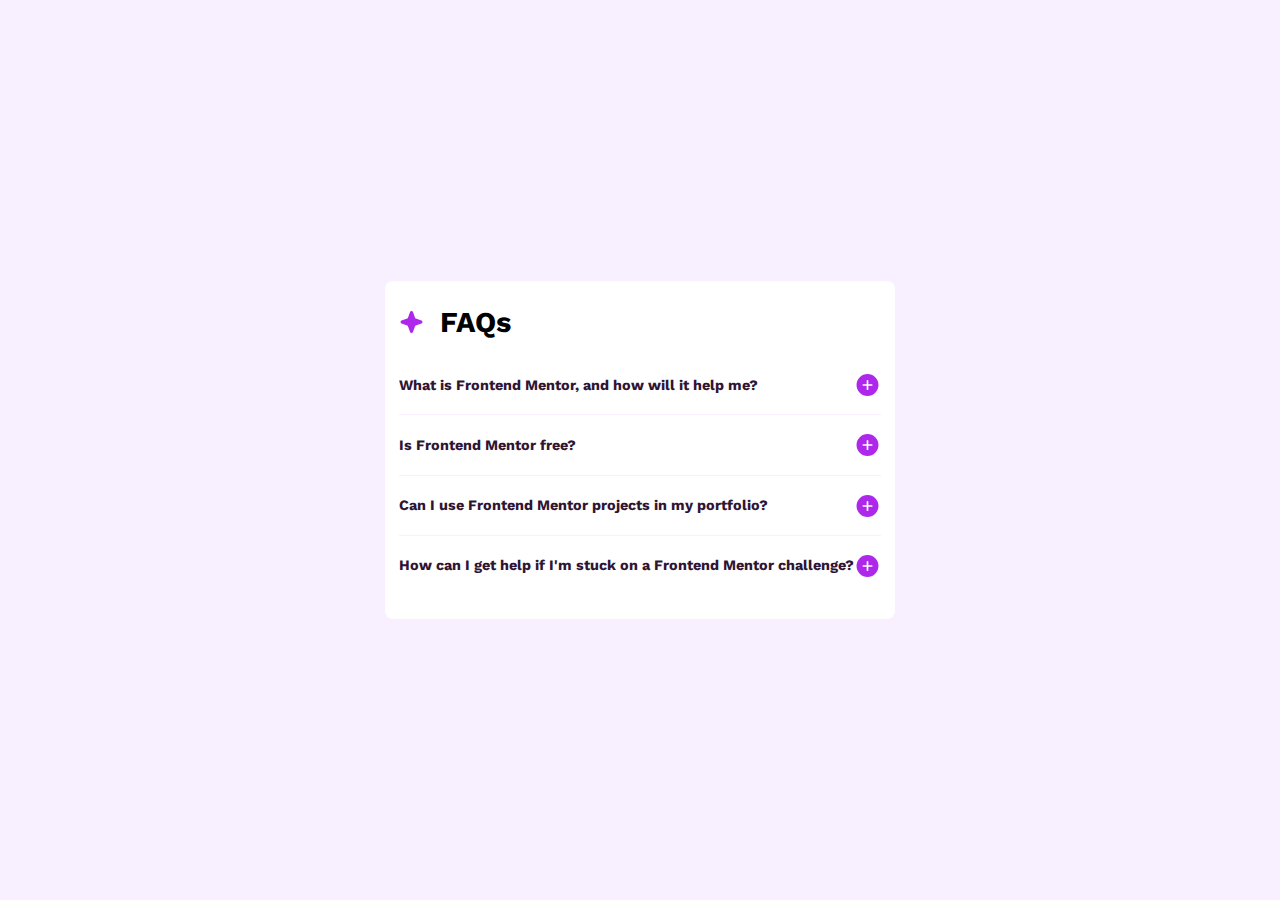
==== public/index.html @ 87639d0b "adding html and some js" ====
<!DOCTYPE html>
<html lang="en">
<head>
  <meta charset="UTF-8">
  <meta name="viewport" content="width=device-width, initial-scale=1.0"> <!-- displays site properly based on user's device -->

  <link rel="icon" type="image/png" sizes="32x32" href="./assets/images/favicon-32x32.png">
  <link rel="stylesheet" href="../css/style.css">
  <link rel="preconnect" href="https://fonts.googleapis.com">
  <link rel="preconnect" href="https://fonts.gstatic.com" crossorigin>
  <link href="https://fonts.googleapis.com/css2?family=Work+Sans:ital,wght@0,100..900;1,100..900&display=swap" rel="stylesheet">
  <title>Frontend Mentor | FAQ accordion</title>

  <!-- Feel free to remove these styles or customise in your own stylesheet 👍 -->
  <style>
    .attribution { font-size: 11px; text-align: center; }
    .attribution a { color: hsl(228, 45%, 44%); }
  </style>
</head>
<body>
  <div class="wrapper">
    <div class="container">
      <div class="card">
        <div class="card__logo">
          <img src="./assets/images/icon-star.svg" alt="logo" class="card__logo-img">
          <h1 class="card__logo-text">
            FAQs
          </h1>
        </div>
        <div class="card__content">
          
          <div class="card__quastion">
            <div class="card__option">
              <h3 class="card__quastion-text">
                What is Frontend Mentor, and how will it help me?
              </h3>
              <button class="card__quastion-btn ">              </button>
            </div>
            <p class="card__desc">
              Frontend Mentor offers realistic coding challenges to help developers improve their 
              frontend coding skills with projects in HTML, CSS, and JavaScript. It's suitable for 
              all levels and ideal for portfolio building.
            </p>
          </div>
        
          <div class="card__quastion">
            <div class="card__option">
              <h3 class="card__quastion-text">
                Is Frontend Mentor free?
              </h3>
              <button class="card__quastion-btn ">              </button>
            </div>
            <p class="card__desc">
              Yes, Frontend Mentor offers both free and premium coding challenges, with the free 
  option providing access to a range of projects suitable for all skill levels.

            </p>
          </div>

          <div class="card__quastion">
            <div class="card__option">
              <h3 class="card__quastion-text">
                Can I use Frontend Mentor projects in my portfolio?
              </h3>
              <button class="card__quastion-btn ">              </button>
            </div>
            <p class="card__desc">
  Yes, you can use projects completed on Frontend Mentor in your portfolio. It's an excellent
  way to showcase your skills to potential employers!
            </p>
          </div>

          <div class="card__quastion">
            <div class="card__option">
              <h3 class="card__quastion-text">
  How can I get help if I'm stuck on a Frontend Mentor challenge?
              </h3>
              <button class="card__quastion-btn ">              </button>
            </div>
            <p class="card__desc">
              The best place to get help is inside Frontend Mentor's Discord community. There's a help 
  channel where you can ask questions and seek support from other community members.
            </p>
          </div>

        </div>
      </div>
    </div>
  </div>


  


  


  
  
  
  <!-- <div class="attribution">
    Challenge by <a href="https://www.frontendmentor.io?ref=challenge" target="_blank">Frontend Mentor</a>. 
    Coded by <a href="#">Your Name Here</a>.
  </div>
   -->
  <script src="../src/js/app.js"></script>
</body>
</html>
---- css/style.css ----
html {
  font-size: 100%;
}

body {
  font-size: 16px;
  font-family: "Work Sans", serif;
  font-optical-sizing: auto;
  font-style: normal;
}

.card {
  display: flex;
  flex-direction: column;
  background-color: hsl(0, 0%, 100%);
  border-radius: 0.5rem;
  padding: 1.5rem 0.85rem;
  max-width: 1020px;
}
.card__logo {
  display: flex;
}
.card__logo-img {
  width: 25px;
}
.card__logo-text {
  font-size: 1.8rem;
  margin-left: 1rem;
}
.card__content {
  display: flex;
  flex-direction: column;
  gap: 1rem;
  margin-top: 2rem;
}
.card__quastion {
  border-bottom: 1px solid hsl(275, 100%, 97%);
}
.card__quastion:first-child {
  margin-top: 0;
}
.card__quastion:last-child {
  border-bottom: 0;
}
.card__option {
  display: flex;
  justify-content: space-between;
  align-items: center;
  padding-bottom: 1rem;
}
.card__quastion-text {
  font-size: 0.9rem;
  color: hsl(292, 42%, 14%);
}
.card__quastion-btn {
  padding: 0.85rem;
  background-size: cover;
  background-image: url("../../../public/assets/images/icon-plus.svg");
}
.card__desc {
  font-size: 0.75rem;
  color: hsl(292, 16%, 49%);
  margin-top: 1.2rem;
  display: none;
  font-weight: 500;
}

.container {
  padding: 0.35rem;
  width: 100%;
  height: 100%;
}

.wrapper {
  display: grid;
  place-content: center;
  padding: 1rem;
  width: 100%;
  height: 100vh;
  background-image: linear-gradient(to bottom, hsl(275, 100%, 97%) 0%, hsl(275, 100%, 97%) 20%), url("../../../public/assets/images/background-pattern-mobile.svg");
}

*,
*::after,
*::before {
  box-sizing: border-box;
  padding: 0;
  margin: 0;
}

button {
  background: none;
  border: 0;
}
button:focus, button:hover, button:checked {
  outline: 0;
}

.checked {
  background-image: url("../../../public/assets/images/icon-plus.svg");
}

.unchecked {
  background-image: url("../../../public/assets/images/icon-minus.svg");
}
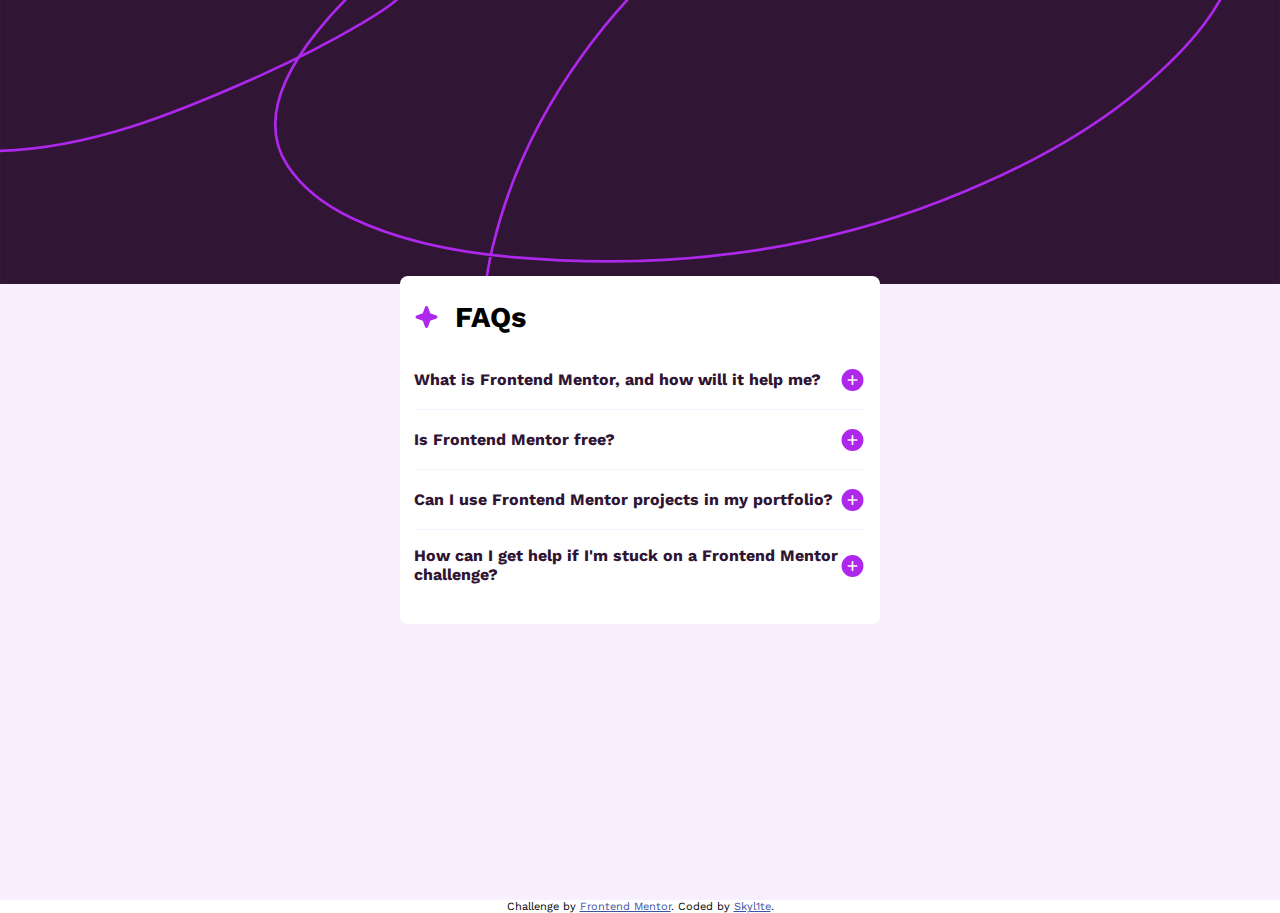
==== commit 8b30b763: "adding attribution and some hover animation" ====
--- a/public/index.html
+++ b/public/index.html
@@ -5,7 +5,7 @@
   <meta name="viewport" content="width=device-width, initial-scale=1.0"> <!-- displays site properly based on user's device -->
 
   <link rel="icon" type="image/png" sizes="32x32" href="./assets/images/favicon-32x32.png">
-  <link rel="stylesheet" href="../css/style.css">
+  <link rel="stylesheet" href="../src/css/style.css">
   <link rel="preconnect" href="https://fonts.googleapis.com">
   <link rel="preconnect" href="https://fonts.gstatic.com" crossorigin>
   <link href="https://fonts.googleapis.com/css2?family=Work+Sans:ital,wght@0,100..900;1,100..900&display=swap" rel="stylesheet">
@@ -87,22 +87,12 @@
       </div>
     </div>
   </div>
-
-
+ 
+  <div class="attribution">
+    Challenge by <a href="https://www.frontendmentor.io?ref=challenge" target="_blank">Frontend Mentor</a>. 
+    Coded by <a href="https://github.com/Skyl1te" target="_blank">Skyl1te</a>.
+  </div>
   
-
-
-  
-
-
-  
-  
-  
-  <!-- <div class="attribution">
-    Challenge by <a href="https://www.frontendmentor.io?ref=challenge" target="_blank">Frontend Mentor</a>. 
-    Coded by <a href="#">Your Name Here</a>.
-  </div>
-   -->
   <script src="../src/js/app.js"></script>
 </body>
 </html>--- a/src/css/style.css
+++ b/src/css/style.css
@@ -0,0 +1,121 @@
+html {
+  font-size: 100%;
+}
+
+body {
+  font-size: 16px;
+  font-family: "Work Sans", serif;
+  font-optical-sizing: auto;
+  font-style: normal;
+}
+
+.card {
+  display: flex;
+  flex-direction: column;
+  background-color: hsl(0, 0%, 100%);
+  border-radius: 0.5rem;
+  padding: 1.5rem 0.85rem;
+  max-width: 480px;
+}
+.card__logo {
+  display: flex;
+}
+.card__logo-img {
+  width: 25px;
+}
+.card__logo-text {
+  font-size: 1.8rem;
+  margin-left: 1rem;
+}
+.card__content {
+  display: flex;
+  flex-direction: column;
+  gap: 1rem;
+  margin-top: 2rem;
+}
+.card__quastion {
+  border-bottom: 1px solid hsl(275, 100%, 97%);
+}
+.card__quastion:first-child {
+  margin-top: 0;
+}
+.card__quastion:last-child {
+  border-bottom: 0;
+}
+.card__option {
+  display: flex;
+  justify-content: space-between;
+  align-items: center;
+  padding-bottom: 1rem;
+}
+.card__quastion-text {
+  font-size: 1rem;
+  color: hsl(292, 42%, 14%);
+  transition: all 0.15s ease-out;
+}
+.card__quastion-text:hover {
+  color: hsl(293, 88%, 35%);
+  transition: all 0.15s linear;
+}
+.card__quastion-btn {
+  padding: 0.85rem;
+  background-size: cover;
+  background-image: url("../../../public/assets/images/icon-plus.svg");
+  cursor: pointer;
+}
+.card__desc {
+  font-size: 0.75rem;
+  color: hsl(292, 16%, 49%);
+  margin-top: 1.2rem;
+  display: none;
+  font-weight: 500;
+  padding-bottom: 0.3rem;
+}
+
+.container {
+  padding: 0.35rem;
+  width: 100%;
+  height: 100%;
+}
+
+.wrapper {
+  display: grid;
+  place-content: center;
+  padding: 1rem;
+  width: 100%;
+  height: 100vh;
+  background-color: hsl(275, 100%, 97%);
+  background-image: url("../../../public/assets/images/background-pattern-mobile.svg");
+  background-repeat: no-repeat;
+  background-size: 100%;
+}
+
+@media (min-width: 768px) {
+  .wrapper {
+    background-image: url("../../../public/assets/images/background-pattern-desktop.svg");
+    background-repeat: no-repeat;
+  }
+}
+*,
+*::after,
+*::before {
+  box-sizing: border-box;
+  padding: 0;
+  margin: 0;
+}
+
+button {
+  background: none;
+  border: 0;
+}
+button:focus, button:hover, button:checked {
+  outline: 0;
+}
+
+.checked {
+  background-image: url("../../../public/assets/images/icon-plus.svg");
+}
+
+.unchecked {
+  background-image: url("../../../public/assets/images/icon-minus.svg");
+}